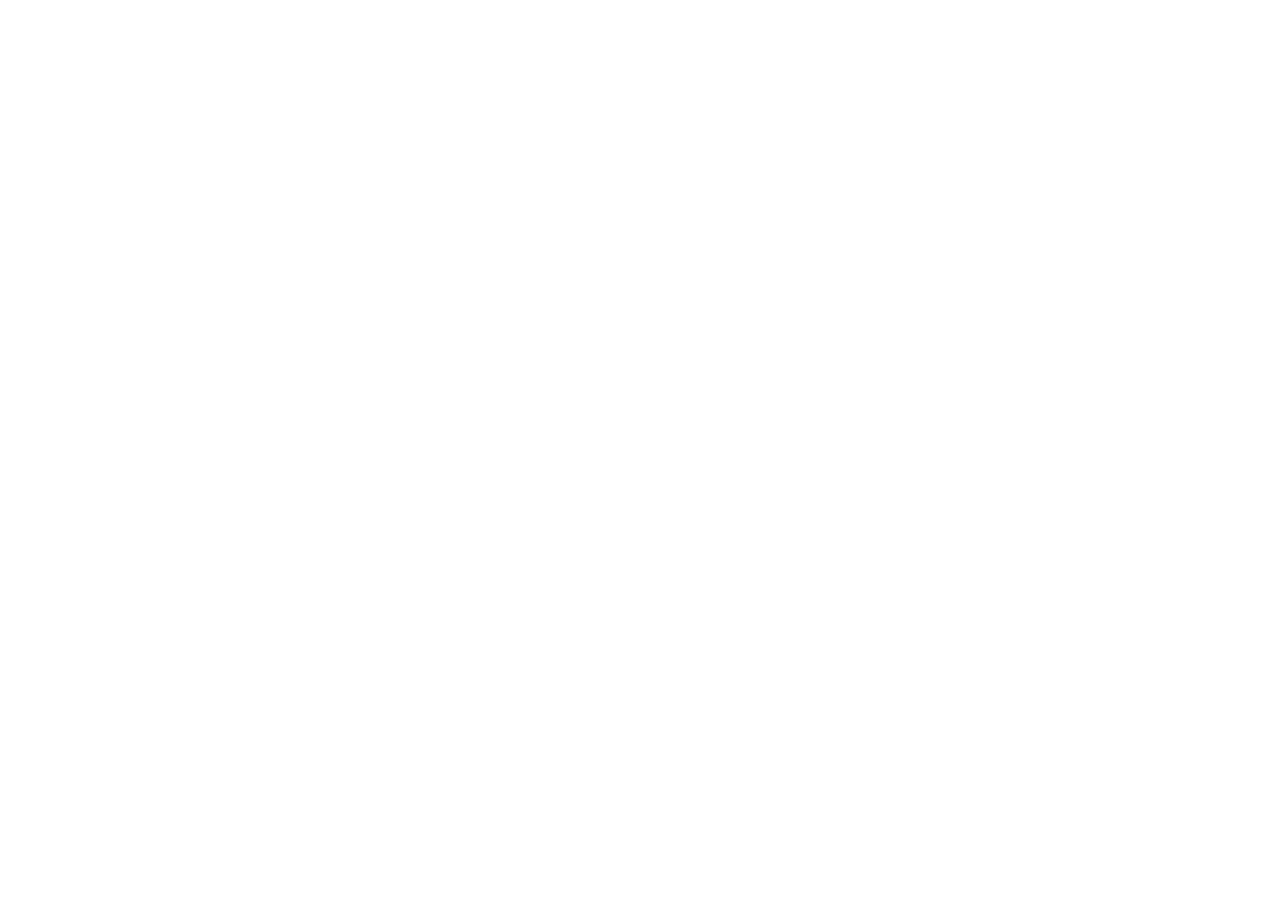
==== pages/about.html @ 08951b27 "NavBar" ====
<!DOCTYPE html>
<html lang="en">
<head>
    <meta charset="UTF-8">
    <meta name="viewport" content="width=device-width, initial-scale=1.0">
    <title>About</title>
</head>
<body>
    
</body>
</html>
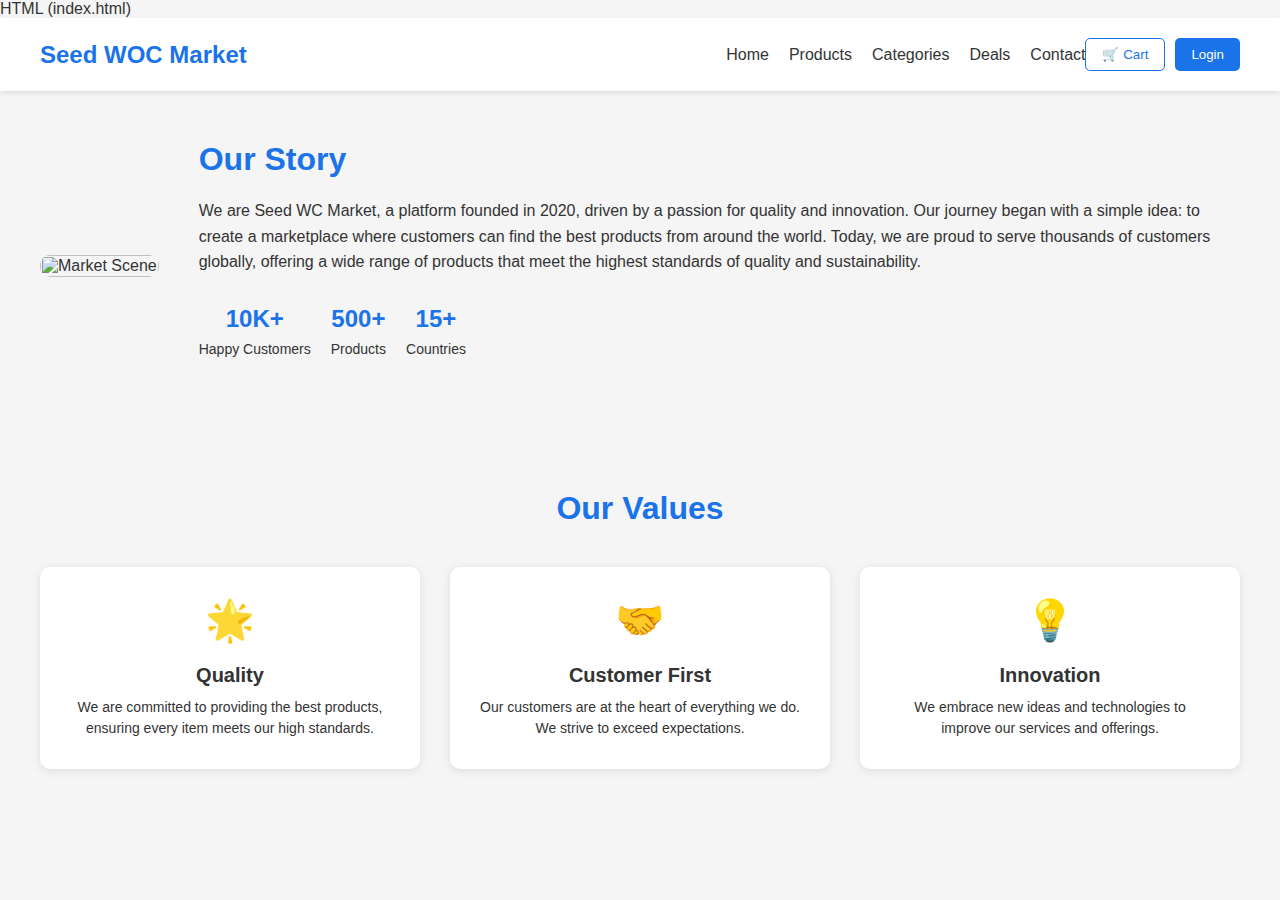
==== commit d6f9997f: "about page" ====
--- a/pages/about.html
+++ b/pages/about.html
@@ -1,12 +1,83 @@
-<!DOCTYPE html>
+HTML (index.html)<!DOCTYPE html>
 <html lang="en">
 <head>
     <meta charset="UTF-8">
     <meta name="viewport" content="width=device-width, initial-scale=1.0">
-    <title>About</title>
+    <title>About - Seed WC Market</title>
+    <link rel="stylesheet" href="about.css">
 </head>
 <body>
-    
+    <!-- Header -->
+    <header>
+        <div class="logo">Seed WOC Market</div>
+        <nav>
+            <ul class="nav-links">
+                <li><a href="#">Home</a></li>
+                <li><a href="#">Products</a></li>
+                <li><a href="#">Categories</a></li>
+                <li><a href="#">Deals</a></li>
+                <li><a href="#">Contact</a></li>
+            </ul>
+            <div class="nav-buttons">
+                <button class="cart-btn">🛒 Cart</button>
+                <button class="login-btn">Login</button>
+            </div>
+            <div class="hamburger">☰</div>
+        </nav>
+    </header>
+
+    <!-- Main Content -->
+    <main>
+        <!-- Our Story Section -->
+        <section class="our-story">
+            <div class="story-image">
+                <img src="market-image.jpg" alt="Market Scene">
+            </div>
+            <div class="story-content">
+                <h2>Our Story</h2>
+                <p>
+                    We are Seed WC Market, a platform founded in 2020, driven by a passion for quality and innovation. 
+                    Our journey began with a simple idea: to create a marketplace where customers can find the best products 
+                    from around the world. Today, we are proud to serve thousands of customers globally, offering a wide range 
+                    of products that meet the highest standards of quality and sustainability.
+                </p>
+                <div class="stats">
+                    <div class="stat">
+                        <h3>10K+</h3>
+                        <p>Happy Customers</p>
+                    </div>
+                    <div class="stat">
+                        <h3>500+</h3>
+                        <p>Products</p>
+                    </div>
+                    <div class="stat">
+                        <h3>15+</h3>
+                        <p>Countries</p>
+                    </div>
+                </div>
+            </div>
+        </section>
+
+        <!-- Our Values Section -->
+        <section class="our-values">
+            <h2>Our Values</h2>
+            <div class="values-grid">
+                <div class="value-card">
+                    <div class="icon">🌟</div>
+                    <h3>Quality</h3>
+                    <p>We are committed to providing the best products, ensuring every item meets our high standards.</p>
+                </div>
+                <div class="value-card">
+                    <div class="icon">🤝</div>
+                    <h3>Customer First</h3>
+                    <p>Our customers are at the heart of everything we do. We strive to exceed expectations.</p>
+                </div>
+                <div class="value-card">
+                    <div class="icon">💡</div>
+                    <h3>Innovation</h3>
+                    <p>We embrace new ideas and technologies to improve our services and offerings.</p>
+                </div>
+            </div>
+        </section>
+    </main>
 </body>
-</html>
-
--- a/pages/about.css
+++ b/pages/about.css
@@ -0,0 +1,202 @@
+* {
+    margin: 0;
+    padding: 0;
+    box-sizing: border-box;
+    font-family: Arial, sans-serif;
+}
+
+body {
+    background-color: #F5F5F5;
+    color: #333;
+}
+
+/* Header Styles */
+header {
+    background-color: #fff;
+    padding: 20px 40px;
+    display: flex;
+    justify-content: space-between;
+    align-items: center;
+    box-shadow: 0 2px 5px rgba(0, 0, 0, 0.1);
+}
+
+.logo {
+    font-size: 24px;
+    font-weight: bold;
+    color: #1A73E8;
+}
+
+nav {
+    display: flex;
+    align-items: center;
+}
+
+.nav-links {
+    list-style: none;
+    display: flex;
+    gap: 20px;
+}
+
+.nav-links li a {
+    text-decoration: none;
+    color: #333;
+    font-size: 16px;
+}
+
+.nav-links li a:hover {
+    color: #1A73E8;
+}
+
+.nav-buttons {
+    display: flex;
+    gap: 10px;
+}
+
+.cart-btn, .login-btn {
+    padding: 8px 16px;
+    border: none;
+    border-radius: 5px;
+    cursor: pointer;
+}
+
+.cart-btn {
+    background-color: #fff;
+    border: 1px solid #1A73E8;
+    color: #1A73E8;
+}
+
+.login-btn {
+    background-color: #1A73E8;
+    color: #fff;
+}
+
+.hamburger {
+    display: none;
+    font-size: 24px;
+    cursor: pointer;
+}
+
+/* Our Story Section */
+.our-story {
+    display: flex;
+    padding: 50px 40px;
+    gap: 40px;
+    align-items: center;
+}
+
+.story-image img {
+    width: 100%;
+    max-width: 500px;
+    border-radius: 10px;
+}
+
+.story-content {
+    flex: 1;
+}
+
+.story-content h2 {
+    font-size: 32px;
+    color: #1A73E8;
+    margin-bottom: 20px;
+}
+
+.story-content p {
+    font-size: 16px;
+    line-height: 1.6;
+    margin-bottom: 30px;
+}
+
+.stats {
+    display: flex;
+    gap: 20px;
+}
+
+.stat {
+    text-align: center;
+}
+
+.stat h3 {
+    font-size: 24px;
+    color: #1A73E8;
+    margin-bottom: 5px;
+}
+
+.stat p {
+    font-size: 14px;
+}
+
+/* Our Values Section */
+.our-values {
+    padding: 50px 40px;
+    text-align: center;
+}
+
+.our-values h2 {
+    font-size: 32px;
+    color: #1A73E8;
+    margin-bottom: 40px;
+}
+
+.values-grid {
+    display: grid;
+    grid-template-columns: repeat(3, 1fr);
+    gap: 30px;
+}
+
+.value-card {
+    background-color: #fff;
+    padding: 30px;
+    border-radius: 10px;
+    box-shadow: 0 2px 10px rgba(0, 0, 0, 0.1);
+}
+
+.value-card .icon {
+    font-size: 40px;
+    margin-bottom: 20px;
+}
+
+.value-card h3 {
+    font-size: 20px;
+    margin-bottom: 10px;
+}
+
+.value-card p {
+    font-size: 14px;
+    line-height: 1.5;
+}
+
+/* Mobile View */
+@media (max-width: 768px) {
+    /* Header */
+    .nav-links, .nav-buttons {
+        display: none;
+    }
+
+    .hamburger {
+        display: block;
+    }
+
+    /* Our Story Section */
+    .our-story {
+        flex-direction: column;
+        padding: 30px 20px;
+    }
+
+    .story-image img {-¬¬¬
+        max-width: 100%;
+    }
+
+    .stats {
+        flex-direction: column;
+        gap: 20px;
+    }
+
+    /* Our Values Section */
+    .values-grid {
+        grid-template-columns: 1fr;
+    }
+
+    .our-values {
+        padding: 30px 20px;
+    }
+}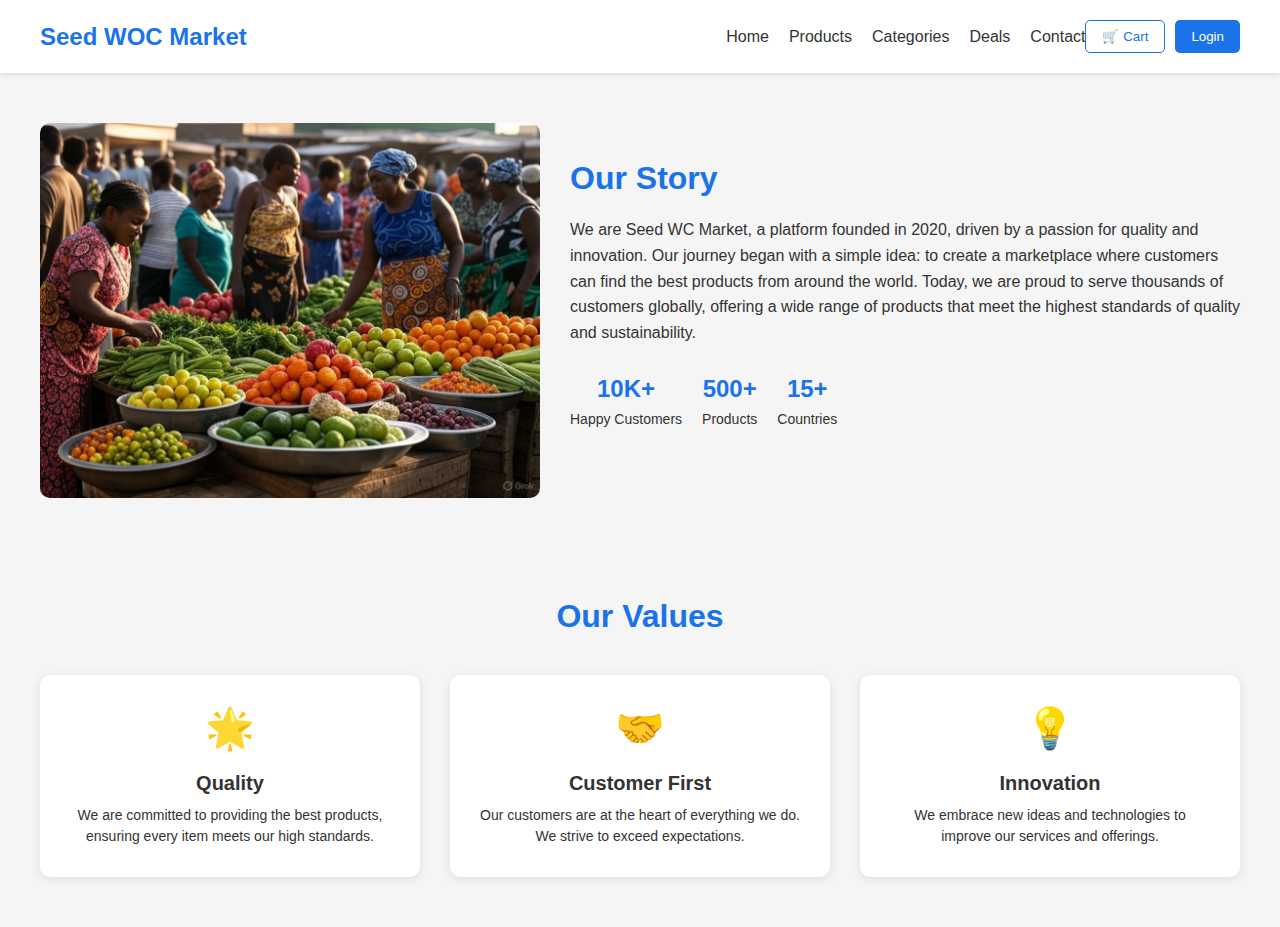
==== commit 12f90b31: "addede footer and home page" ====
--- a/pages/about.html
+++ b/pages/about.html
@@ -1,9 +1,9 @@
-HTML (index.html)<!DOCTYPE html>
+ 
 <html lang="en">
 <head>
     <meta charset="UTF-8">
     <meta name="viewport" content="width=device-width, initial-scale=1.0">
-    <title>About - Seed WC Market</title>
+    <title>About - Seed WoC Market</title>
     <link rel="stylesheet" href="about.css">
 </head>
 <body>
@@ -12,7 +12,7 @@
         <div class="logo">Seed WOC Market</div>
         <nav>
             <ul class="nav-links">
-                <li><a href="#">Home</a></li>
+                <li><a href="C:\Users\the eye informatique\Desktop\seed-woc-market\index.html">Home</a></li>
                 <li><a href="#">Products</a></li>
                 <li><a href="#">Categories</a></li>
                 <li><a href="#">Deals</a></li>
@@ -31,7 +31,7 @@
         <!-- Our Story Section -->
         <section class="our-story">
             <div class="story-image">
-                <img src="market-image.jpg" alt="Market Scene">
+                <img src="./about.jpg" alt="Market Scene">
             </div>
             <div class="story-content">
                 <h2>Our Story</h2>
--- a/pages/about.css
+++ b/pages/about.css
@@ -80,12 +80,12 @@
 .our-story {
     display: flex;
     padding: 50px 40px;
-    gap: 40px;
+    gap: 30px;
     align-items: center;
 }
 
 .story-image img {
-    width: 100%;
+    width:100%;
     max-width: 500px;
     border-radius: 10px;
 }
